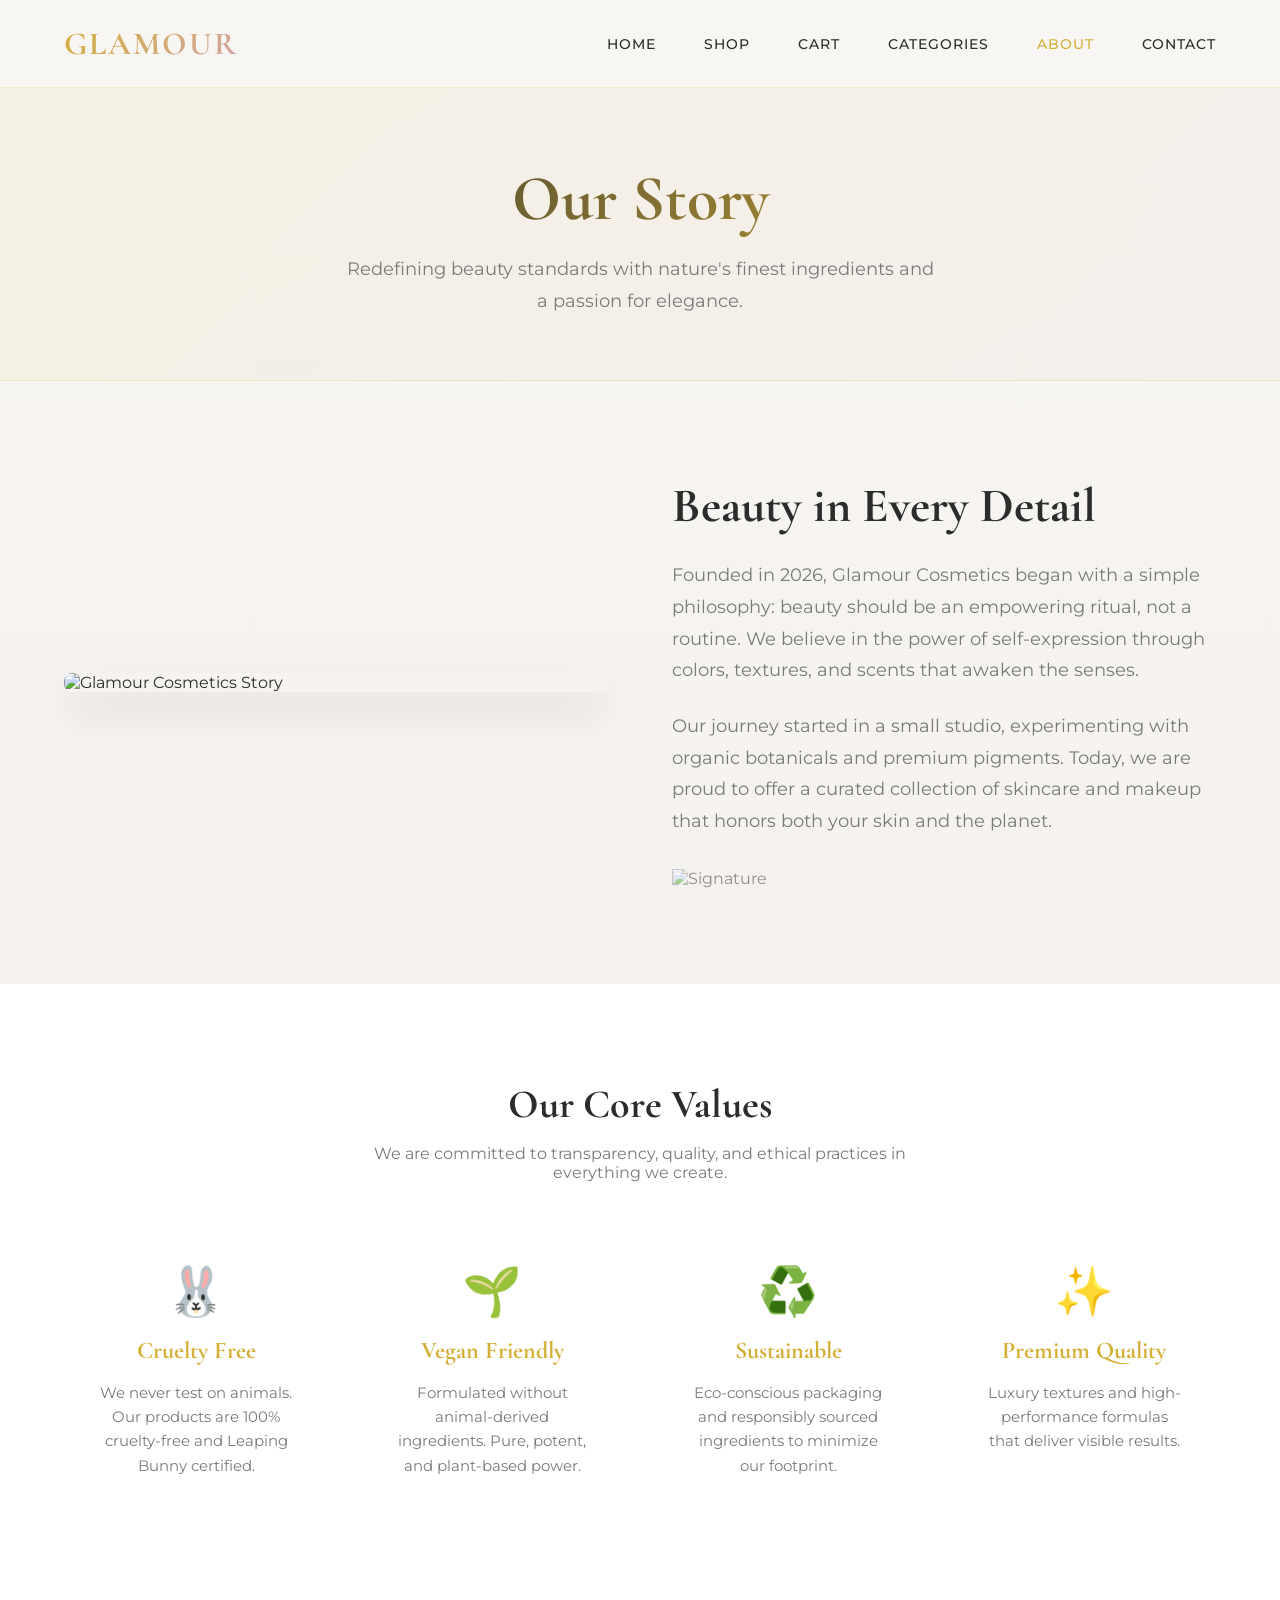
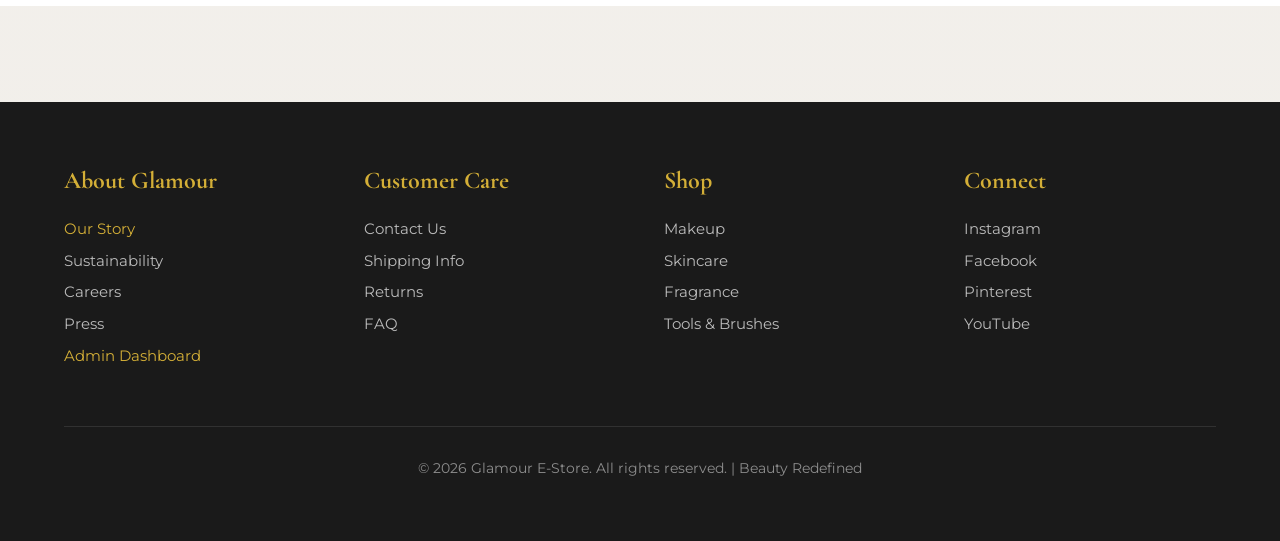
==== frontend/about.html @ 2be0c16e "feat: Implement initial frontend pages, styles, and JavaScript utilities." ====
<!DOCTYPE html>
<html lang="en">

<head>
    <meta charset="UTF-8">
    <meta name="viewport" content="width=device-width, initial-scale=1.0">
    <title>About Us | Glamour E-Store</title>
    <link rel="preconnect" href="https://fonts.googleapis.com">
    <link rel="preconnect" href="https://fonts.gstatic.com" crossorigin>
    <link
        href="https://fonts.googleapis.com/css2?family=Cormorant+Garamond:wght@300;400;600;700&family=Montserrat:wght@300;400;500;600;700&display=swap"
        rel="stylesheet">
    <style>
        :root {
            --color-primary: #1a1a1a;
            --color-secondary: #f8f6f3;
            --color-accent-gold: #d4af37;
            --color-accent-rose: #d4a5a5;
            --color-accent-sage: #9caf88;
            --color-text-dark: #2c2c2c;
            --color-text-light: #7a7a7a;
            --font-heading: 'Cormorant Garamond', serif;
            --font-body: 'Montserrat', sans-serif;
            --transition-smooth: all 0.6s cubic-bezier(0.4, 0, 0.2, 1);
            --spacing-xl: 6rem;
            --radius-sm: 8px;
        }

        * {
            margin: 0;
            padding: 0;
            box-sizing: border-box;
        }

        body {
            font-family: var(--font-body);
            color: var(--color-text-dark);
            background: linear-gradient(180deg, var(--color-secondary) 0%, #f0ede8 100%);
            overflow-x: hidden;
            min-height: 100vh;
        }

        /* Header Styles */
        header {
            position: fixed;
            top: 0;
            width: 100%;
            background: rgba(248, 246, 243, 0.95);
            backdrop-filter: blur(10px);
            z-index: 1000;
            padding: 1.5rem 5%;
            border-bottom: 1px solid rgba(212, 175, 55, 0.2);
            animation: slideDown 0.8s ease-out;
        }

        @keyframes slideDown {
            from {
                transform: translateY(-100%);
                opacity: 0;
            }

            to {
                transform: translateY(0);
                opacity: 1;
            }
        }

        nav {
            display: flex;
            justify-content: space-between;
            align-items: center;
            max-width: 1400px;
            margin: 0 auto;
        }

        .logo {
            font-family: var(--font-heading);
            font-size: 2rem;
            font-weight: 700;
            letter-spacing: 2px;
            background: linear-gradient(135deg, var(--color-accent-gold), var(--color-accent-rose));
            -webkit-background-clip: text;
            -webkit-text-fill-color: transparent;
            background-clip: text;
        }

        .nav-links {
            display: flex;
            gap: 3rem;
            list-style: none;
        }

        .nav-links a {
            font-size: 0.9rem;
            font-weight: 500;
            letter-spacing: 1px;
            text-transform: uppercase;
            color: var(--color-text-dark);
            text-decoration: none;
            position: relative;
            transition: color 0.3s;
        }

        .nav-links a::after {
            content: '';
            position: absolute;
            bottom: -5px;
            left: 0;
            width: 0;
            height: 2px;
            background: var(--color-accent-gold);
            transition: width 0.4s cubic-bezier(0.4, 0, 0.2, 1);
        }

        .nav-links a:hover::after {
            width: 100%;
        }

        .nav-links a:hover {
            color: var(--color-accent-gold);
        }

        /* Page Header */
        .page-header {
            margin-top: 80px;
            padding: 5rem 5% 4rem;
            background: linear-gradient(135deg, rgba(212, 175, 55, 0.08), rgba(212, 165, 165, 0.08));
            border-bottom: 1px solid rgba(212, 175, 55, 0.2);
            position: relative;
            overflow: hidden;
            text-align: center;
        }

        .page-header h1 {
            font-family: var(--font-heading);
            font-size: 4rem;
            font-weight: 700;
            position: relative;
            z-index: 2;
            background: linear-gradient(135deg, var(--color-text-dark), var(--color-accent-gold));
            -webkit-background-clip: text;
            -webkit-text-fill-color: transparent;
            background-clip: text;
            margin-bottom: 1rem;
        }

        .page-header p {
            max-width: 600px;
            margin: 0 auto;
            color: var(--color-text-light);
            font-size: 1.1rem;
            line-height: 1.8;
        }

        .fade-in {
            animation: fadeInUp 0.8s ease-out;
        }

        @keyframes fadeInUp {
            from {
                opacity: 0;
                transform: translateY(30px);
            }

            to {
                opacity: 1;
                transform: translateY(0);
            }
        }

        /* Container */
        .container {
            max-width: 1400px;
            margin: 0 auto;
            padding: 0 5%;
        }

        /* Content Sections */
        .about-section {
            padding: 6rem 0;
            display: grid;
            grid-template-columns: 1fr 1fr;
            gap: 4rem;
            align-items: center;
        }

        .about-image {
            position: relative;
            border-radius: var(--radius-sm);
            overflow: hidden;
            box-shadow: 0 20px 40px rgba(0, 0, 0, 0.1);
        }

        .about-image img {
            width: 100%;
            display: block;
            transition: transform 0.8s;
        }

        .about-image:hover img {
            transform: scale(1.05);
        }

        .about-text h2 {
            font-family: var(--font-heading);
            font-size: 3rem;
            margin-bottom: 1.5rem;
            color: var(--color-text-dark);
        }

        .about-text p {
            color: var(--color-text-light);
            font-size: 1.1rem;
            line-height: 1.8;
            margin-bottom: 1.5rem;
        }

        /* Values Grid */
        .values-section {
            padding: 6rem 0;
            background: white;
            text-align: center;
        }

        .values-grid {
            display: grid;
            grid-template-columns: repeat(4, 1fr);
            gap: 2rem;
            margin-top: 3rem;
        }

        .value-card {
            padding: 2rem;
            border-radius: 8px;
            transition: transform 0.3s;
        }

        .value-card:hover {
            transform: translateY(-10px);
        }

        .value-icon {
            font-size: 3rem;
            margin-bottom: 1rem;
            display: inline-block;
        }

        .value-card h3 {
            font-family: var(--font-heading);
            font-size: 1.5rem;
            margin-bottom: 1rem;
            color: var(--color-accent-gold);
        }

        .value-card p {
            color: var(--color-text-light);
            font-size: 0.95rem;
            line-height: 1.6;
        }

        /* Footer */
        footer {
            background: var(--color-primary);
            color: white;
            padding: 4rem 5%;
            margin-top: 6rem;
        }

        .footer-content {
            max-width: 1400px;
            margin: 0 auto;
            display: grid;
            grid-template-columns: repeat(4, 1fr);
            gap: 3rem;
        }

        .footer-section h3 {
            font-family: var(--font-heading);
            font-size: 1.5rem;
            margin-bottom: 1.5rem;
            color: var(--color-accent-gold);
        }

        .footer-section ul {
            list-style: none;
        }

        .footer-section ul li {
            margin-bottom: 0.8rem;
        }

        .footer-section a {
            color: rgba(255, 255, 255, 0.7);
            text-decoration: none;
            font-size: 0.95rem;
            transition: color 0.3s;
        }

        .footer-section a:hover {
            color: var(--color-accent-gold);
        }

        .footer-bottom {
            text-align: center;
            margin-top: 3rem;
            padding-top: 2rem;
            border-top: 1px solid rgba(255, 255, 255, 0.1);
            color: rgba(255, 255, 255, 0.5);
            font-size: 0.9rem;
        }

        /* Responsive */
        @media (max-width: 1024px) {
            .about-section {
                grid-template-columns: 1fr;
            }

            .values-grid {
                grid-template-columns: repeat(2, 1fr);
            }

            .footer-content {
                grid-template-columns: repeat(2, 1fr);
            }
        }

        @media (max-width: 768px) {
            .values-grid {
                grid-template-columns: 1fr;
            }

            .nav-links {
                display: none;
            }

            .footer-content {
                grid-template-columns: 1fr;
            }
        }
    </style>
</head>

<body>
    <header>
        <nav>
            <div class="logo">GLAMOUR</div>
            <ul class="nav-links">
                <li><a href="index.html">Home</a></li>
                <li><a href="products.html">Shop</a></li>
                <li><a href="cart.html">Cart</a></li>
                <li><a href="categories.html">Categories</a></li>
                <li><a href="about.html" style="color: var(--color-accent-gold);">About</a></li>
                <li><a href="contact.html">Contact</a></li>
            </ul>
        </nav>
    </header>

    <div class="page-header fade-in">
        <div class="container">
            <h1>Our Story</h1>
            <p>Redefining beauty standards with nature's finest ingredients and a passion for elegance.</p>
        </div>
    </div>

    <div class="container">
        <!-- Story Section -->
        <div class="about-section fade-in">
            <div class="about-image">
                <img src="https://images.unsplash.com/photo-1596462502278-27bfdd403cc2?w=800&q=80"
                    alt="Glamour Cosmetics Story">
            </div>
            <div class="about-text">
                <h2>Beauty in Every Detail</h2>
                <p>Founded in 2026, Glamour Cosmetics began with a simple philosophy: beauty should be an empowering
                    ritual, not a routine. We believe in the power of self-expression through colors, textures, and
                    scents that awaken the senses.</p>
                <p>Our journey started in a small studio, experimenting with organic botanicals and premium pigments.
                    Today, we are proud to offer a curated collection of skincare and makeup that honors both your skin
                    and the planet. </p>
                <div style="margin-top: 2rem;">
                    <img src="https://upload.wikimedia.org/wikipedia/commons/c/ca/Sig_generic.png" alt="Signature"
                        style="opacity: 0.5; width: 150px;">
                </div>
            </div>
        </div>
    </div>

    <!-- Values Section -->
    <div class="values-section">
        <div class="container">
            <div style="text-align: center; max-width: 600px; margin: 0 auto;">
                <h2 style="font-family: var(--font-heading); font-size: 2.5rem; margin-bottom: 1rem;">Our Core Values
                </h2>
                <p style="color: var(--color-text-light);">We are committed to transparency, quality, and ethical
                    practices in everything we create.</p>
            </div>

            <div class="values-grid">
                <div class="value-card">
                    <div class="value-icon">🐰</div>
                    <h3>Cruelty Free</h3>
                    <p>We never test on animals. Our products are 100% cruelty-free and Leaping Bunny certified.</p>
                </div>
                <div class="value-card">
                    <div class="value-icon">🌱</div>
                    <h3>Vegan Friendly</h3>
                    <p>Formulated without animal-derived ingredients. Pure, potent, and plant-based power.</p>
                </div>
                <div class="value-card">
                    <div class="value-icon">♻️</div>
                    <h3>Sustainable</h3>
                    <p>Eco-conscious packaging and responsibly sourced ingredients to minimize our footprint.</p>
                </div>
                <div class="value-card">
                    <div class="value-icon">✨</div>
                    <h3>Premium Quality</h3>
                    <p>Luxury textures and high-performance formulas that deliver visible results.</p>
                </div>
            </div>
        </div>
    </div>

    <footer>
        <div class="footer-content">
            <div class="footer-section">
                <h3>About Glamour</h3>
                <ul>
                    <li><a href="about.html" style="color: var(--color-accent-gold);">Our Story</a></li>
                    <li><a href="#">Sustainability</a></li>
                    <li><a href="#">Careers</a></li>
                    <li><a href="#">Press</a></li>
                    <li><a href="admin/dashboard.html" style="color: var(--color-accent-gold);">Admin Dashboard</a></li>
                </ul>
            </div>
            <div class="footer-section">
                <h3>Customer Care</h3>
                <ul>
                    <li><a href="#">Contact Us</a></li>
                    <li><a href="#">Shipping Info</a></li>
                    <li><a href="#">Returns</a></li>
                    <li><a href="#">FAQ</a></li>
                </ul>
            </div>
            <div class="footer-section">
                <h3>Shop</h3>
                <ul>
                    <li><a href="products.html">Makeup</a></li>
                    <li><a href="products.html">Skincare</a></li>
                    <li><a href="products.html">Fragrance</a></li>
                    <li><a href="products.html">Tools & Brushes</a></li>
                </ul>
            </div>
            <div class="footer-section">
                <h3>Connect</h3>
                <ul>
                    <li><a href="#">Instagram</a></li>
                    <li><a href="#">Facebook</a></li>
                    <li><a href="#">Pinterest</a></li>
                    <li><a href="#">YouTube</a></li>
                </ul>
            </div>
        </div>
        <div class="footer-bottom">
            <p>&copy; 2026 Glamour E-Store. All rights reserved. | Beauty Redefined</p>
        </div>
    </footer>

</body>

</html>
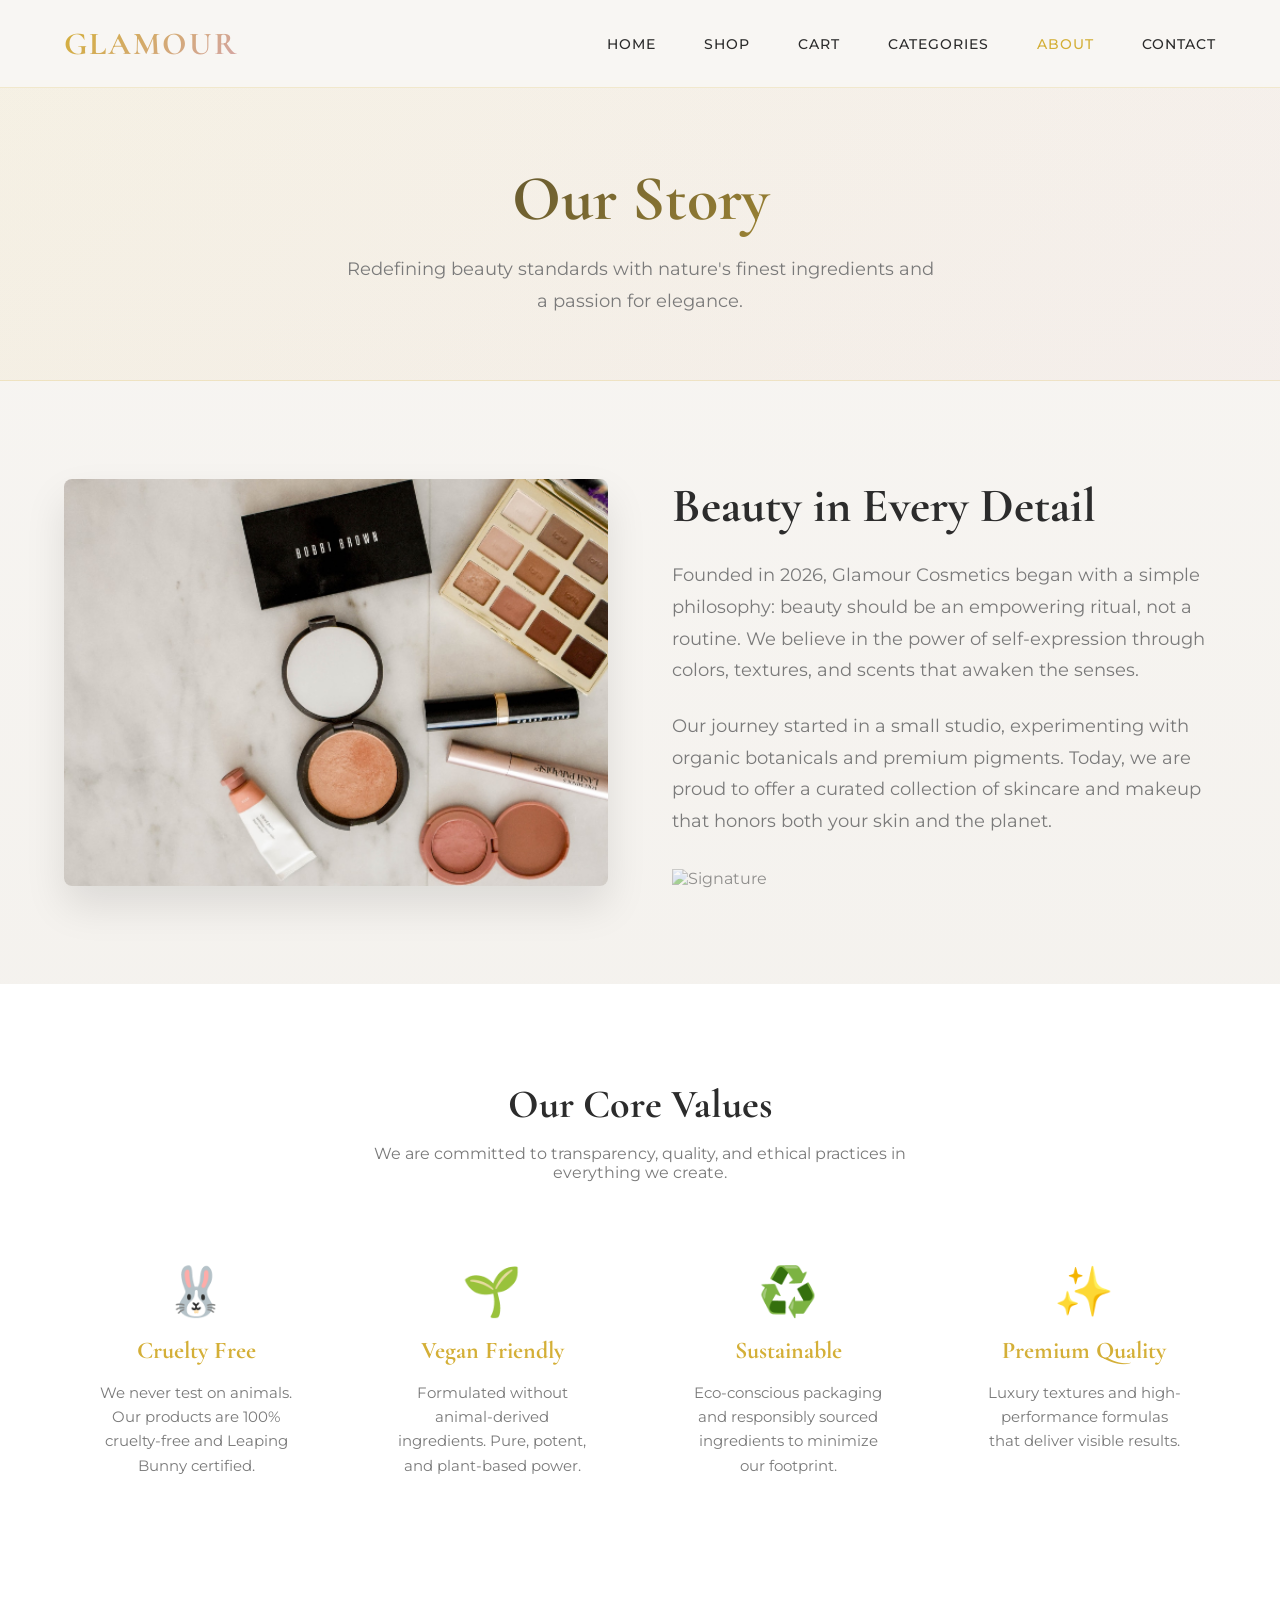
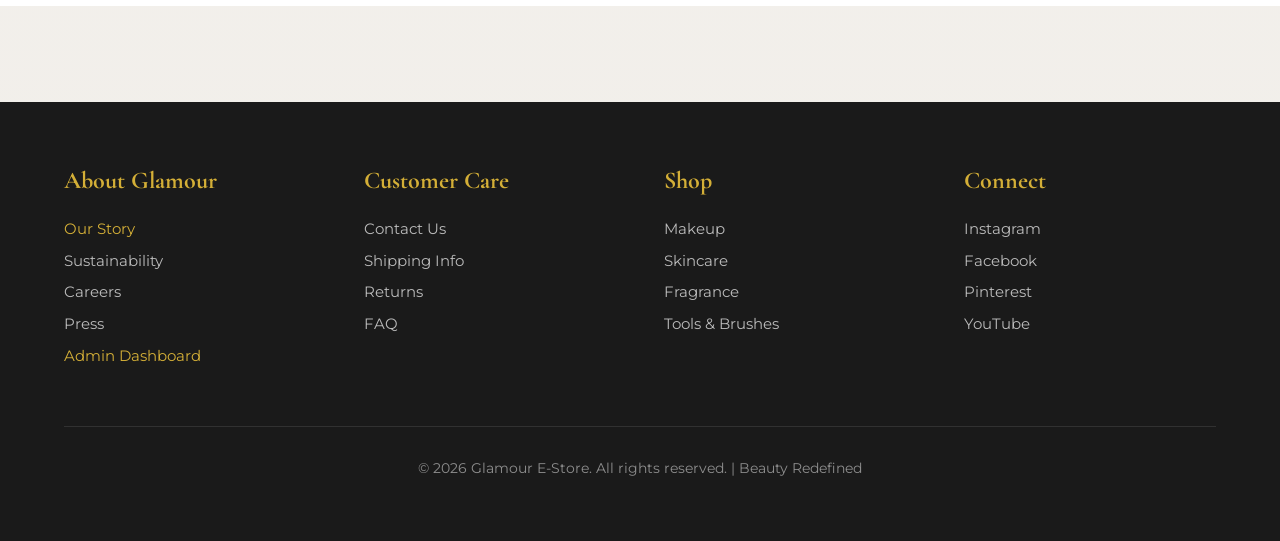
==== commit c8bee276: "updated about.html" ====
--- a/frontend/about.html
+++ b/frontend/about.html
@@ -366,8 +366,7 @@
         <!-- Story Section -->
         <div class="about-section fade-in">
             <div class="about-image">
-                <img src="https://images.unsplash.com/photo-1596462502278-27bfdd403cc2?w=800&q=80"
-                    alt="Glamour Cosmetics Story">
+                <img src="img/cosmetics.png" alt="Glamour Cosmetics Story" style="object-fit: cover;">
             </div>
             <div class="about-text">
                 <h2>Beauty in Every Detail</h2>
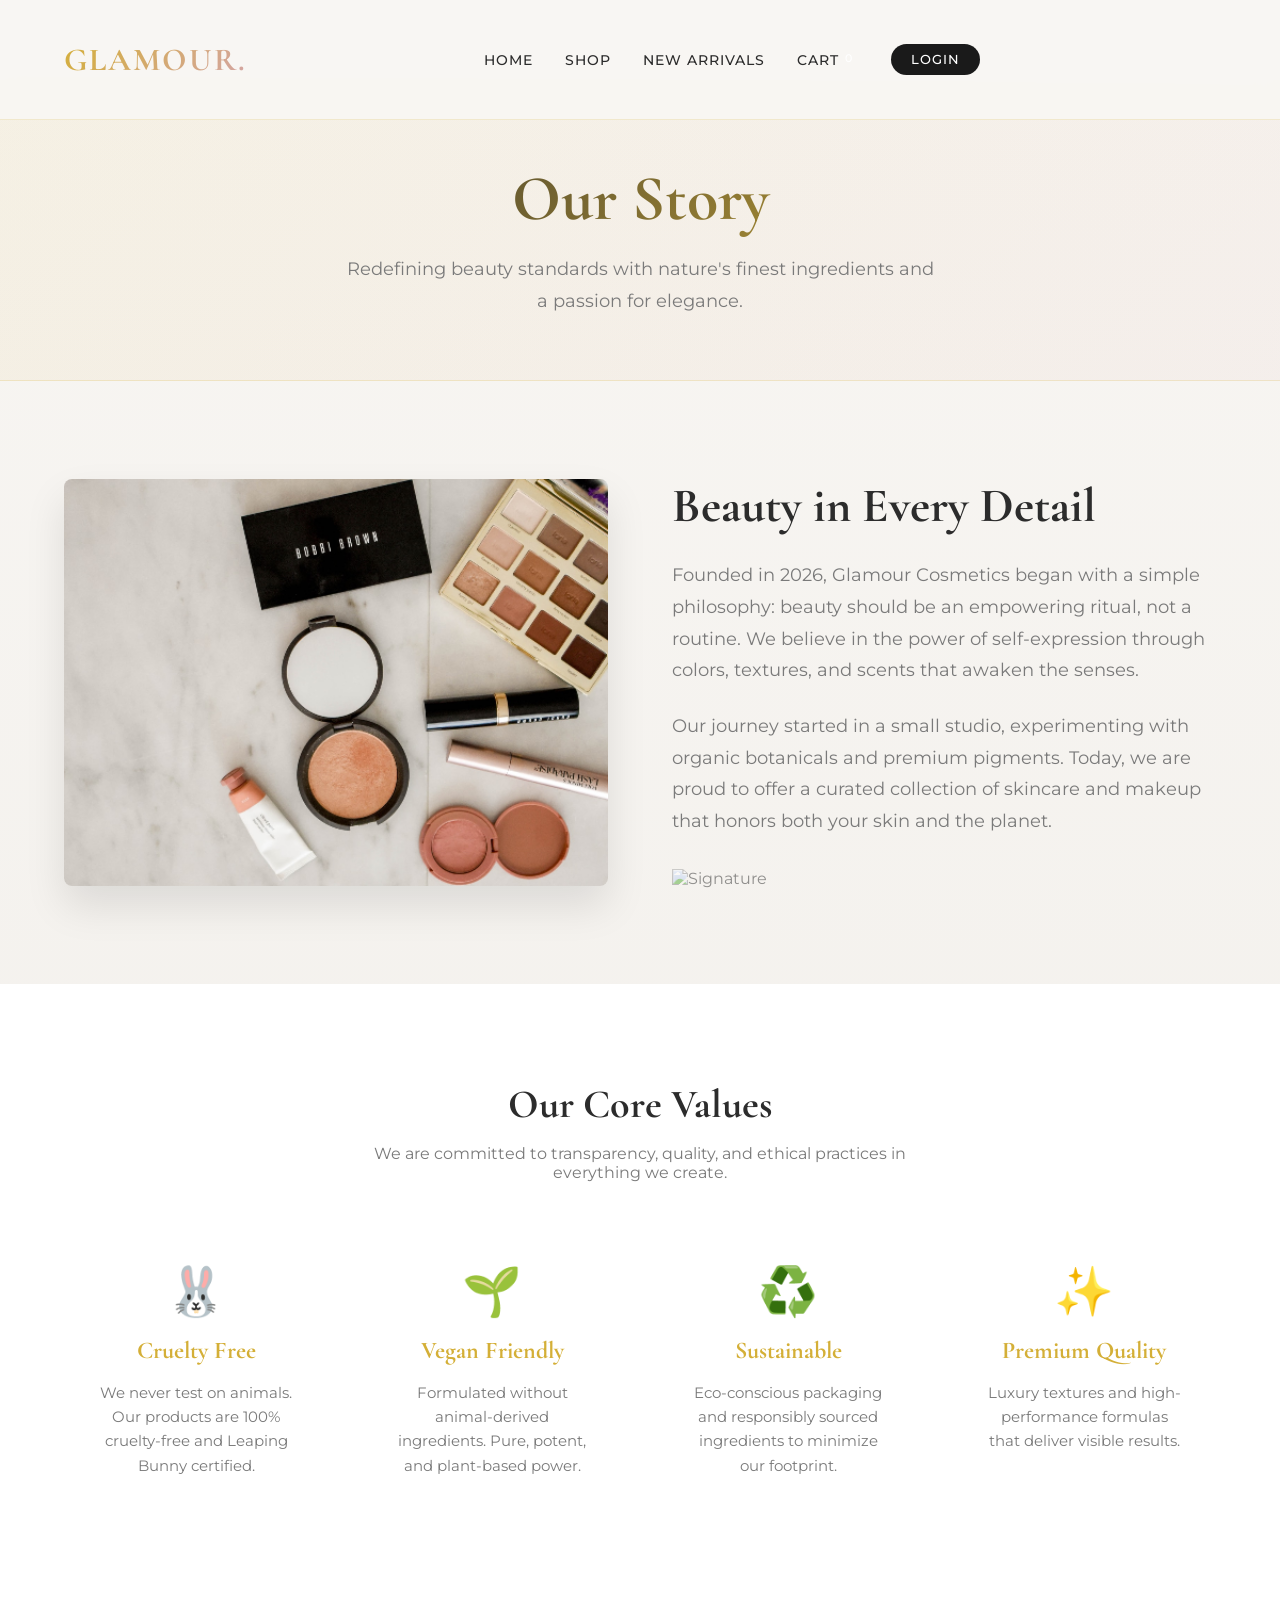
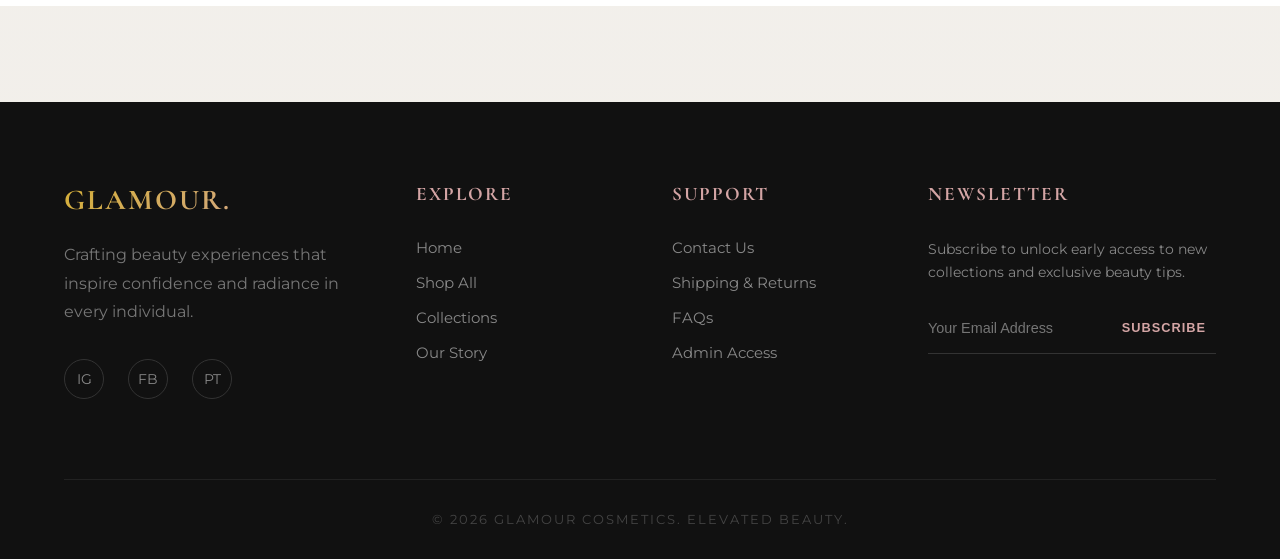
==== commit e754587b: "updated admin dashboard" ====
--- a/frontend/about.html
+++ b/frontend/about.html
@@ -464,6 +464,8 @@
         </div>
     </footer>
 
+    <script src="js/auth.js"></script>
+    <script src="js/app.js"></script>
 </body>
 
 </html>
